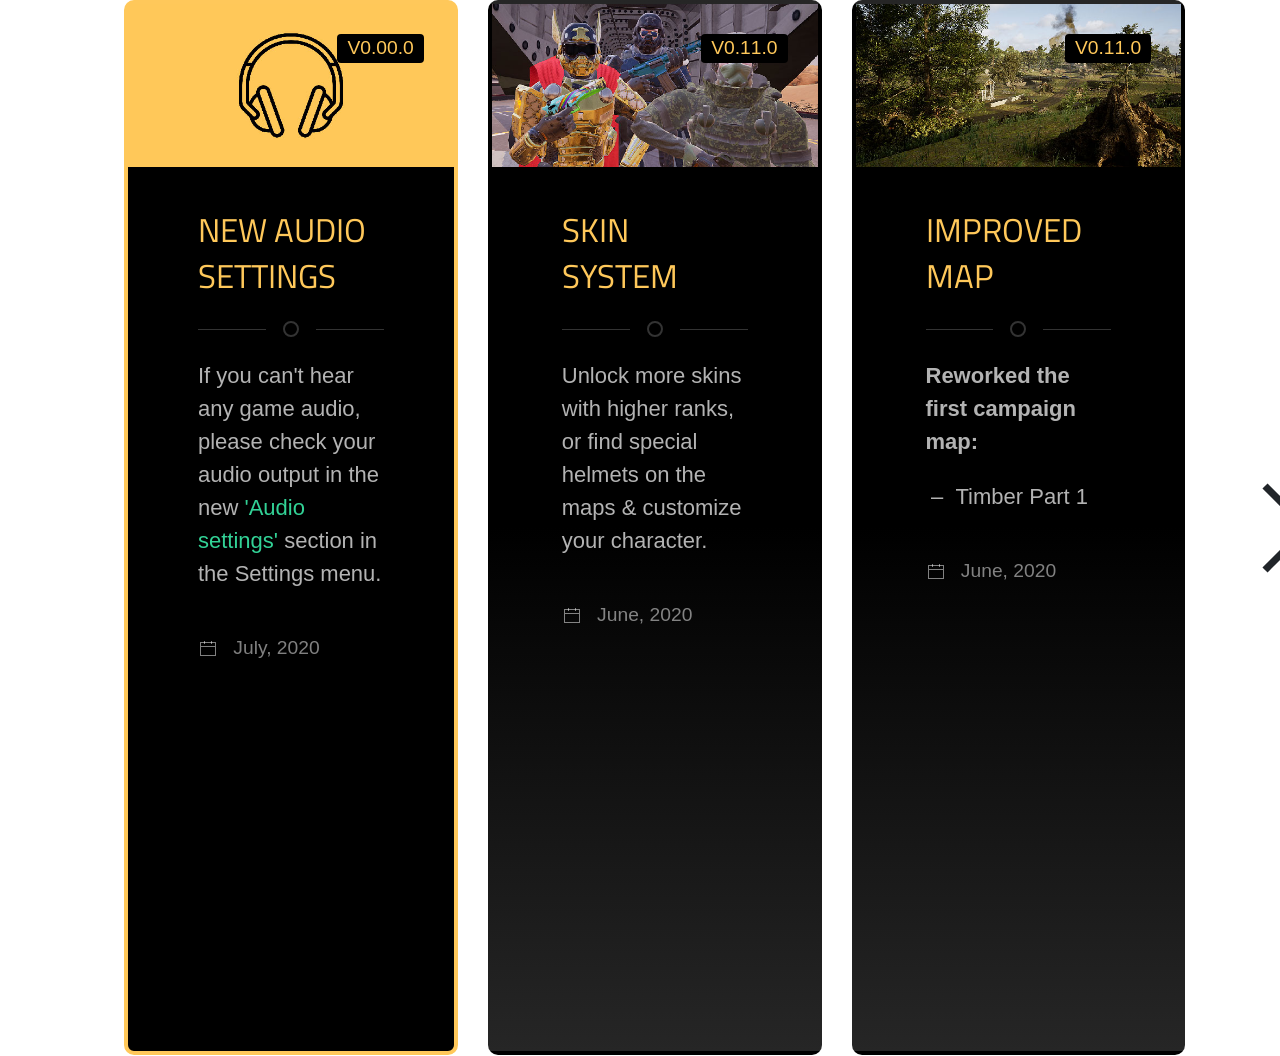
==== index.html @ b238e270 "css" ====
<!DOCTYPE html>
<html lang="en">
    <head>
        <title>ZC Announcement panel</title>
        <meta charset="utf-8">
        <meta name="viewport" content="width=device-width, initial-scale=1, shrink-to-fit=no">
        <!-- Google Font -->
        <link href="https://fonts.googleapis.com/css2?family=Titillium+Web:wght@400;700;900&display=swap" rel="stylesheet">
        <!-- UIKIT CSS -->
        <link rel="stylesheet" href="css/uikit.css" />
        <!-- Bootstrap CSS -->
        <link rel="stylesheet" href="https://maxcdn.bootstrapcdn.com/bootstrap/4.0.0/css/bootstrap.min.css" integrity="sha384-Gn5384xqQ1aoWXA+058RXPxPg6fy4IWvTNh0E263XmFcJlSAwiGgFAW/dAiS6JXm" crossorigin="anonymous">
        <!-- Bootstrap CSS ovverwrite -->
        <link rel="stylesheet" href="css/custom.css" />
        <!-- UIKIT JS -->
        <script src="js/uikit.js"></script>
        <script src="js/uikit-icons.js"></script>
    </head>
<body>
    <div class="row">
        <div class="col-1"></div>
        <div class="col-10">
            <div uk-slider="finite: true">
        
                <div unselectable="on" class="unselectable uk-position-relative uk-slider-container uk-visible-toggle uk-light" tabindex="-1" >

                    <ul class="uk-slider-items uk-child-width-1-3@s uk-grid-medium uk-grid-match uk-flex-stretch">
                        <li>
                            <div class="uk-card uk-card-primary uk-card-hover uk-card-large uk-light">
                                <div class="uk-card-badge uk-label">v0.00.0</div>
                                <div class="uk-card-media-top">
                                    <img src="images/news_audio2.jpg" alt="">
                                </div>
                                <div class="uk-card-body">
                                    <h3 class="uk-card-title uk-text-uppercase">New Audio Settings</h3>
                                    <hr class="uk-divider-icon">
                                    <p>If you can't hear any game audio, please check your audio output in the new <span class="uk-text-success">'Audio settings'</span> section in the Settings menu.</p>
                                </div>
                                <div class="uk-card-footer"> 
                                    <p class="uk-text-meta uk-margin-remove-top uk-text-light"> <span class="uk-margin-small-right" uk-icon="calendar"></span> <time datetime="2016-04-01T19:00">July, 2020</time></p>
                                </div>
                            </div>
                        </li>
                        <li>
                            <div class="uk-card uk-card-secondary uk-card-hover uk-card-large uk-light">
                                <div class="uk-card-badge uk-label">v0.11.0</div>
                                <div class="uk-card-media-top">
                                    <img src="images/news_skinsystem.jpg" alt="">
                                </div>
                                <div class="uk-card-body">
                                    <h3 class="uk-card-title uk-text-uppercase">Skin system</h3>
                                    <hr class="uk-divider-icon">
                                    <p>Unlock more skins with higher ranks, or find special helmets on the maps & customize your character.</p>
                                </div>
                                <div class="uk-card-footer"> 
                                    <p class="uk-text-meta uk-margin-remove-top uk-text-light"> <span class="uk-margin-small-right" uk-icon="calendar"></span> <time datetime="2016-04-01T19:00">June, 2020</time></p>
                                </div>
                            </div>
                        </li>
                        <li>
                            <div class="uk-card uk-card-secondary uk-card-hover uk-card-large uk-light">
                                <div class="uk-card-badge uk-label">v0.11.0</div>
                                <div class="uk-card-media-top">
                                    <img src="images/news_improvedmap_forest.jpg" alt="">
                                </div>
                                <div class="uk-card-body">
                                    <h3 class="uk-card-title uk-text-uppercase">Improved Map</h3>
                                    <hr class="uk-divider-icon">
                                    <p class="uk-text-bold">Reworked the first campaign map:</p>
                                    <ul class="uk-list uk-list-hyphen">
                                        <li>Timber Part 1</li>
                                    </ul>
                                </div>
                                <div class="uk-card-footer">
                                    <p class="uk-text-meta uk-margin-remove-top uk-text-light"> <span class="uk-margin-small-right" uk-icon="calendar"></span> <time datetime="2016-04-01T19:00">June, 2020</time></p>
                                </div>
                            </div>
                        </li>
                        <li>
                            <div class="uk-card uk-card-secondary uk-card-hover uk-card-large uk-light">
                                <div class="uk-card-badge uk-label">v0.10</div>
                                <div class="uk-card-media-top">
                                    <img src="" alt="">
                                </div>
                                <div class="uk-card-body">
                                    <h3 class="uk-card-title uk-text-uppercase">Improvements & Fixes</h3>
                                    <hr class="uk-divider-icon">
                                    <ul class="uk-list uk-list-hyphen">
                                        <li>Pump Action for shotguns</li>
                                        <li>New Ragdoll system for AI</li>
                                        <li>Dual Pistol easier reload</li>
                                        <li>Virtual stock mode in the settings</li>
                                        <li>Improved recoil</li>
                                        <li>Nulla volutpat</li>
                                        <li>Increased XP for maps</li>
                                        <li>Controller and autogrip improvements</li>
                                        <li>Distance-dependent weapon damage</li>
                                    </ul>
                                </div>
                                <div class="uk-card-footer">
                                    <p class="uk-text-meta uk-margin-remove-top uk-text-light"> <span class="uk-margin-small-right" uk-icon="calendar"></span> <time datetime="2016-04-01T19:00">February, 2020</time></p>
                                </div>
                            </div>
                        </li>
                        <li>
                            <div class="uk-card uk-card-secondary uk-card-hover uk-card-large uk-light">
                                <div class="uk-card-badge uk-label">v0.9.2</div>
                                <div class="uk-card-media-top">
                                    <img src="images/news_newmap_prison.jpg" alt="">
                                </div>
                                <div class="uk-card-body">
                                    <h3 class="uk-card-title uk-text-uppercase">New content</h3>
                                    <hr class="uk-divider-icon">
                                    <p class="uk-text-bold">New level:</p>
                                    <ul class="uk-list uk-list-hyphen">
                                        <li>Lockup</li>
                                    </ul>
                                    </br>
                                      <p class="uk-text-bold">New weapon</p>
                                    <ul class="uk-list uk-list-hyphen">
                                        <li>Sock18c</li>
                                    </ul>
                                </div>
                                <div class="uk-card-footer">
                                    <p class="uk-text-meta uk-margin-remove-top uk-text-light"> <span class="uk-margin-small-right" uk-icon="calendar"></span> <time datetime="2016-04-01T19:00">December, 2019</time></p>
                                </div>
                            </div>
                        </li>
                        <li>
                            <div class="uk-card uk-card-secondary uk-card-hover uk-card-large uk-light">
                                <div class="uk-card-badge uk-label">v0.9.2</div>
                                <div class="uk-card-media-top">
                                    <img src="" alt="">
                                </div>
                                <div class="uk-card-body">
                                    <h3 class="uk-card-title uk-text-uppercase">Improvements & Fixes</h3>
                                    <hr class="uk-divider-icon">
                                    <ul class="uk-list uk-list-square">
                                        <li>Skin system fully extended</li>
                                        <li>New Armory and Lobby</li>
                                        <li>Loadout system to save your favorite guns</li>
                                        <li>Burst fire for a few weapons</li>
                                        <li>Attachment remove</li>
                                        <li>Smarter AI behavior</li>
                                        <li>Comfort Mode</li>
                                    </ul>
                                </div>
                                <div class="uk-card-footer">
                                    <p class="uk-text-meta uk-margin-remove-top uk-text-light"> <span class="uk-margin-small-right" uk-icon="calendar"></span> <time datetime="2016-04-01T19:00">December, 2019</time></p>
                                </div>
                            </div>
                        </li>
                    </ul>
                </div>
                    
                <div class="uk-slidenav-container">
                    
                    <div class="uk-visible@s uk-visible@m uk-visible@l uk-dark">
                        <a class="slider-icon uk-position-center-left-out uk-position-medium uk-hidden-hover" href="#" uk-icon="icon: chevron-left; ratio: 7" uk-slider-item="previous"></a>
                        <a class="slider-icon uk-position-center-right-out uk-position-medium uk-hidden-hover" href="#" uk-icon="icon: chevron-right; ratio: 7" uk-slider-item="next"></a>
                    </div>
            
                </div>
                
            </div>
   
        </div>
    <div class="col-2"></div>
</div>
</body>
</html>
---- css/custom.css ----
/* Hide bg color for the UE4 widget
 ========================================================================== */
body {
    background-color: transparent !important;
}
.body-bg {
    background-color: transparent !important;
}
/* Fixing bootsrap padding for the UE4 widget
 ========================================================================== */
.col-10 {
    padding-right: 0px !important;
    padding-left: 0px !important;
}
/* Hide hover effect - Unselectable
 ========================================================================== */
 .unselectable {
    -moz-user-select: none;
    -khtml-user-select: none;
    -webkit-user-select: none;
  
    /*
      Introduced in Internet Explorer 10.
      See http://ie.microsoft.com/testdrive/HTML5/msUserSelect/
    */
    -ms-user-select: none;
    user-select: none;
  }
  /* Slider icon hover color override
 ========================================================================== */
  .slider-icon:hover {
    color: #ffc85a !important;
  }
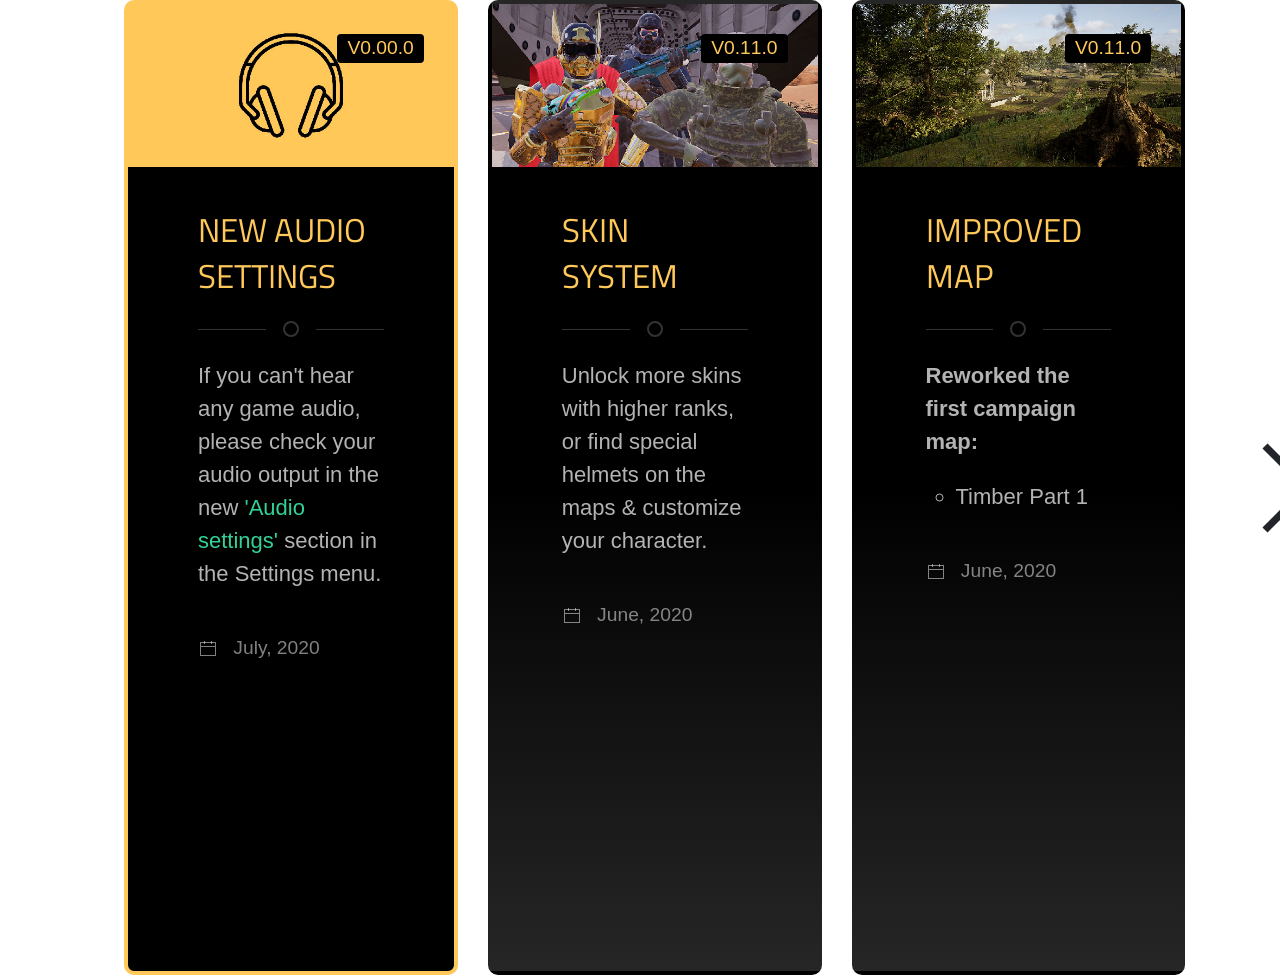
==== commit 9c869c21: "test" ====
--- a/index.html
+++ b/index.html
@@ -67,7 +67,7 @@
                                     <h3 class="uk-card-title uk-text-uppercase">Improved Map</h3>
                                     <hr class="uk-divider-icon">
                                     <p class="uk-text-bold">Reworked the first campaign map:</p>
-                                    <ul class="uk-list uk-list-hyphen">
+                                    <ul>
                                         <li>Timber Part 1</li>
                                     </ul>
                                 </div>
@@ -85,7 +85,7 @@
                                 <div class="uk-card-body">
                                     <h3 class="uk-card-title uk-text-uppercase">Improvements & Fixes</h3>
                                     <hr class="uk-divider-icon">
-                                    <ul class="uk-list uk-list-hyphen">
+                                    <ul>
                                         <li>Pump Action for shotguns</li>
                                         <li>New Ragdoll system for AI</li>
                                         <li>Dual Pistol easier reload</li>
@@ -112,12 +112,12 @@
                                     <h3 class="uk-card-title uk-text-uppercase">New content</h3>
                                     <hr class="uk-divider-icon">
                                     <p class="uk-text-bold">New level:</p>
-                                    <ul class="uk-list uk-list-hyphen">
+                                    <ul>
                                         <li>Lockup</li>
                                     </ul>
                                     </br>
                                       <p class="uk-text-bold">New weapon</p>
-                                    <ul class="uk-list uk-list-hyphen">
+                                    <ul>
                                         <li>Sock18c</li>
                                     </ul>
                                 </div>
@@ -135,7 +135,7 @@
                                 <div class="uk-card-body">
                                     <h3 class="uk-card-title uk-text-uppercase">Improvements & Fixes</h3>
                                     <hr class="uk-divider-icon">
-                                    <ul class="uk-list uk-list-square">
+                                    <ul>
                                         <li>Skin system fully extended</li>
                                         <li>New Armory and Lobby</li>
                                         <li>Loadout system to save your favorite guns</li>
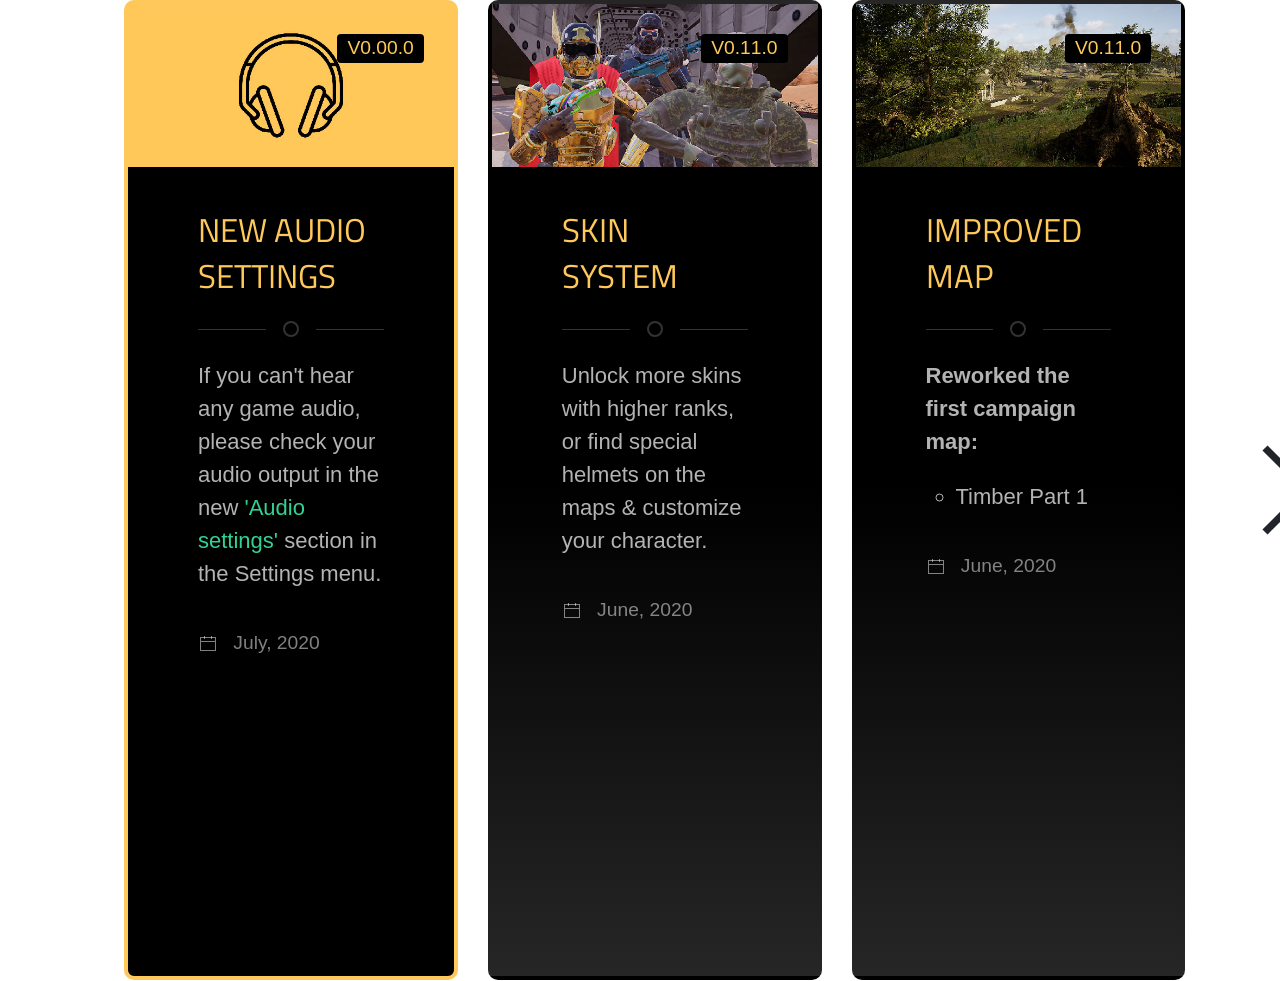
==== commit d01e2509: "changes" ====
--- a/index.html
+++ b/index.html
@@ -135,7 +135,7 @@
                                 <div class="uk-card-body">
                                     <h3 class="uk-card-title uk-text-uppercase">Improvements & Fixes</h3>
                                     <hr class="uk-divider-icon">
-                                    <ul>
+                                    <ul class="list-ovverride">
                                         <li>Skin system fully extended</li>
                                         <li>New Armory and Lobby</li>
                                         <li>Loadout system to save your favorite guns</li>
--- a/css/custom.css
+++ b/css/custom.css
@@ -30,4 +30,9 @@
  ========================================================================== */
   .slider-icon:hover {
     color: #ffc85a !important;
+  }
+    /*  List type ovverride
+ ========================================================================== */
+  .list-ovverride {
+    list-style-type: '–  ' !important;
   }
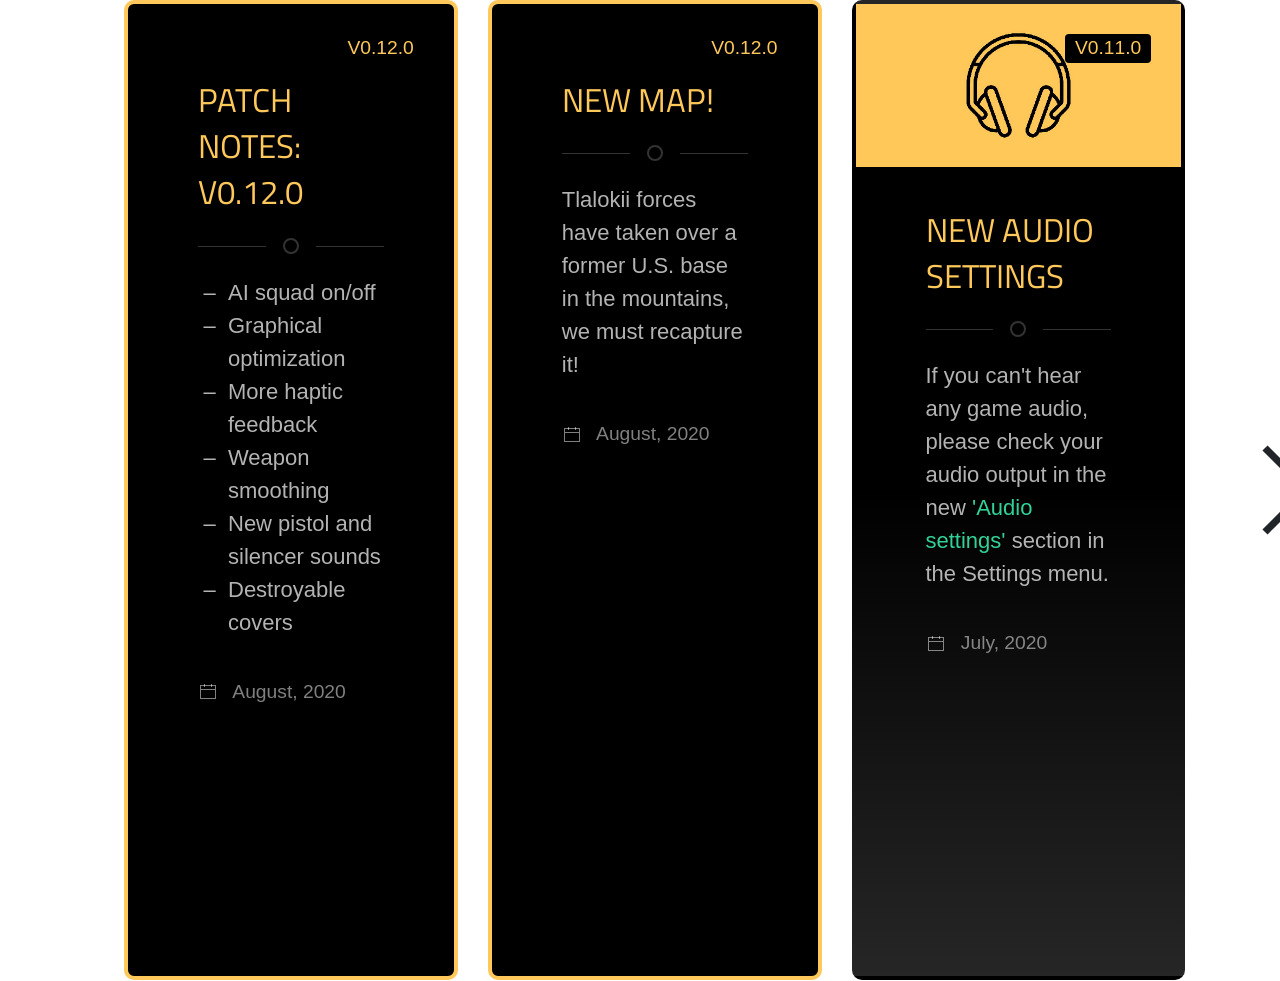
==== commit a3e0c8b2: "Update index.html Patch notes 0.12.0" ====
--- a/index.html
+++ b/index.html
@@ -23,11 +23,53 @@
             <div uk-slider="finite: true">
         
                 <div unselectable="on" class="unselectable uk-position-relative uk-slider-container uk-visible-toggle uk-light" tabindex="-1" >
-
+                   
                     <ul class="uk-slider-items uk-child-width-1-3@s uk-grid-medium uk-grid-match uk-flex-stretch">
+                        <!--Lates news 1-->
                         <li>
                             <div class="uk-card uk-card-primary uk-card-hover uk-card-large uk-light">
-                                <div class="uk-card-badge uk-label">v0.00.0</div>
+                                <div class="uk-card-badge uk-label">v0.12.0</div>
+                                <div class="uk-card-media-top">
+                                    <img src="" alt="">
+                                </div>
+                                <div class="uk-card-body">
+                                    <h3 class="uk-card-title uk-text-uppercase">Patch notes: V0.12.0</h3>
+                                    <hr class="uk-divider-icon">
+                                    <ul class="list-ovverride">
+                                        <li>AI squad on/off</li>
+                                        <li>Graphical optimization</li>
+                                        <li>More haptic feedback</li>
+                                        <li>Weapon smoothing</li>
+                                        <li>New pistol and silencer sounds</li>
+                                        <li>Destroyable covers</li>
+                                    </ul>
+                                </div>
+                                <div class="uk-card-footer"> 
+                                    <p class="uk-text-meta uk-margin-remove-top uk-text-light"> <span class="uk-margin-small-right" uk-icon="calendar"></span> <time datetime="2016-04-01T19:00">August, 2020</time></p>
+                                </div>
+                            </div>
+                        </li>
+                        <!--Lates news 2-->
+                        <li>
+                            <div class="uk-card uk-card-primary uk-card-hover uk-card-large uk-light">
+                                <div class="uk-card-badge uk-label">v0.12.0</div>
+                                <div class="uk-card-media-top">
+                                    <img src="" alt="">
+                                </div>
+                                <div class="uk-card-body">
+                                    <h3 class="uk-card-title uk-text-uppercase">New Map!</h3>
+                                    <hr class="uk-divider-icon">
+                                    <p>Tlalokii forces have taken over a former U.S. base in the mountains, we must recapture it!</p>
+                                </div>
+                                <div class="uk-card-footer"> 
+                                    <p class="uk-text-meta uk-margin-remove-top uk-text-light"> <span class="uk-margin-small-right" uk-icon="calendar"></span> <time datetime="2016-04-01T19:00">August, 2020</time></p>
+                                </div>
+                            </div>
+                        </li>
+                        <!--Previous news-->
+                        <li>
+                            <div class="uk-card uk-card-secondary uk-card-hover uk-card-large uk-light">
+                                <div class="uk-card-badge uk-label">v0.11.0</div>
                                 <div class="uk-card-media-top">
                                     <img src="images/news_audio2.jpg" alt="">
                                 </div>
@@ -41,6 +83,7 @@
                                 </div>
                             </div>
                         </li>
+                        <!--Previous news-->
                         <li>
                             <div class="uk-card uk-card-secondary uk-card-hover uk-card-large uk-light">
                                 <div class="uk-card-badge uk-label">v0.11.0</div>
@@ -57,6 +100,7 @@
                                 </div>
                             </div>
                         </li>
+                        <!--Previous news-->
                         <li>
                             <div class="uk-card uk-card-secondary uk-card-hover uk-card-large uk-light">
                                 <div class="uk-card-badge uk-label">v0.11.0</div>
@@ -67,7 +111,7 @@
                                     <h3 class="uk-card-title uk-text-uppercase">Improved Map</h3>
                                     <hr class="uk-divider-icon">
                                     <p class="uk-text-bold">Reworked the first campaign map:</p>
-                                    <ul>
+                                    <ul class="list-ovverride">
                                         <li>Timber Part 1</li>
                                     </ul>
                                 </div>
@@ -76,6 +120,7 @@
                                 </div>
                             </div>
                         </li>
+                        <!--Previous news-->
                         <li>
                             <div class="uk-card uk-card-secondary uk-card-hover uk-card-large uk-light">
                                 <div class="uk-card-badge uk-label">v0.10</div>
@@ -85,7 +130,7 @@
                                 <div class="uk-card-body">
                                     <h3 class="uk-card-title uk-text-uppercase">Improvements & Fixes</h3>
                                     <hr class="uk-divider-icon">
-                                    <ul>
+                                    <ul class="list-ovverride">
                                         <li>Pump Action for shotguns</li>
                                         <li>New Ragdoll system for AI</li>
                                         <li>Dual Pistol easier reload</li>
@@ -102,6 +147,7 @@
                                 </div>
                             </div>
                         </li>
+                        <!--Previous news-->
                         <li>
                             <div class="uk-card uk-card-secondary uk-card-hover uk-card-large uk-light">
                                 <div class="uk-card-badge uk-label">v0.9.2</div>
@@ -112,12 +158,12 @@
                                     <h3 class="uk-card-title uk-text-uppercase">New content</h3>
                                     <hr class="uk-divider-icon">
                                     <p class="uk-text-bold">New level:</p>
-                                    <ul>
+                                    <ul class="list-ovverride">
                                         <li>Lockup</li>
                                     </ul>
                                     </br>
                                       <p class="uk-text-bold">New weapon</p>
-                                    <ul>
+                                    <ul class="list-ovverride">
                                         <li>Sock18c</li>
                                     </ul>
                                 </div>
@@ -126,6 +172,7 @@
                                 </div>
                             </div>
                         </li>
+                        <!--Previous news-->
                         <li>
                             <div class="uk-card uk-card-secondary uk-card-hover uk-card-large uk-light">
                                 <div class="uk-card-badge uk-label">v0.9.2</div>
@@ -150,6 +197,7 @@
                                 </div>
                             </div>
                         </li>
+
                     </ul>
                 </div>
                     
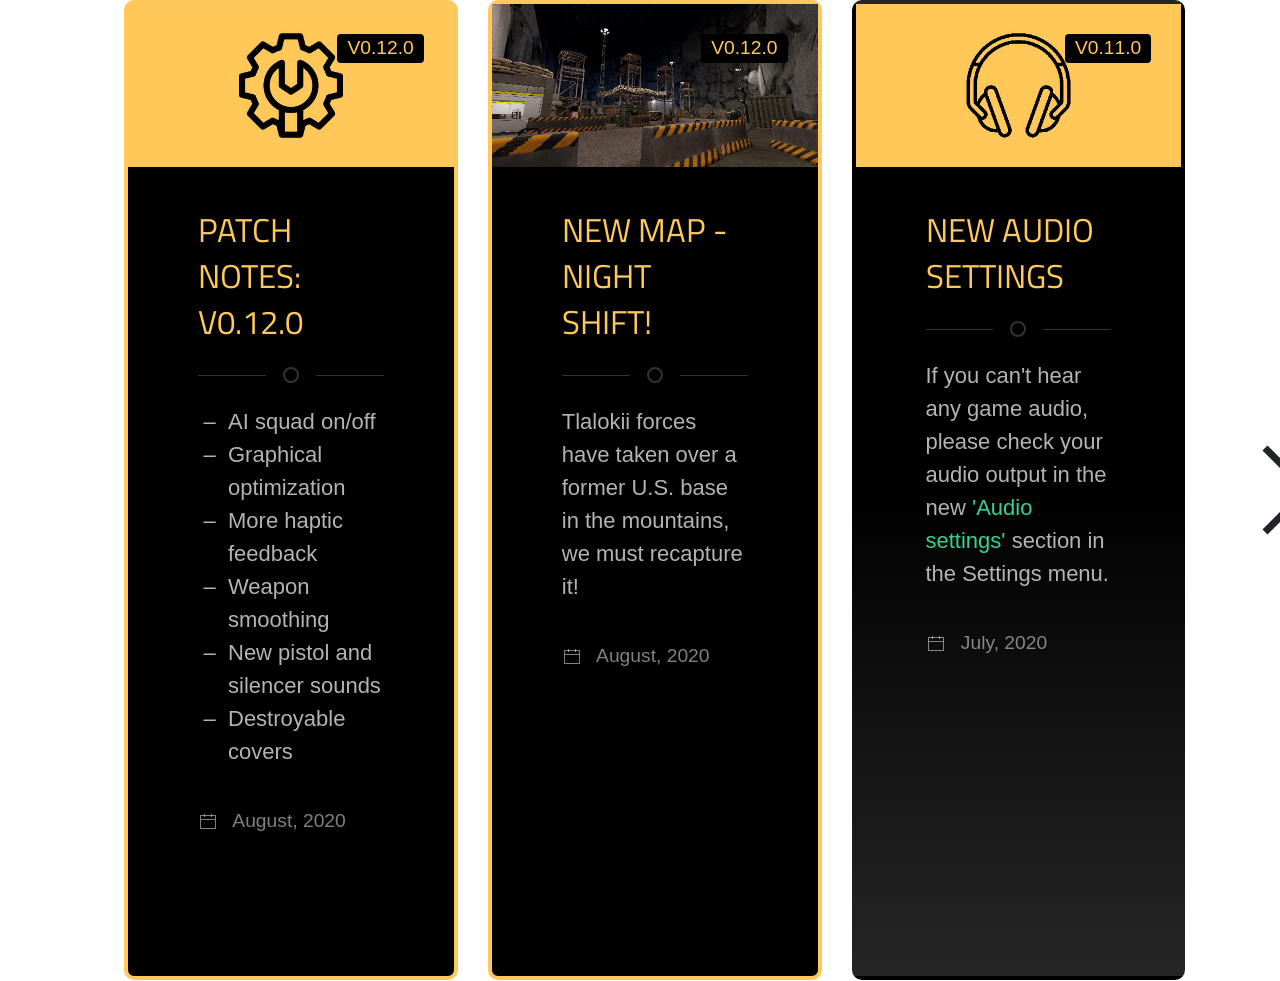
==== commit a98948bb: "images" ====
--- a/index.html
+++ b/index.html
@@ -30,7 +30,7 @@
                             <div class="uk-card uk-card-primary uk-card-hover uk-card-large uk-light">
                                 <div class="uk-card-badge uk-label">v0.12.0</div>
                                 <div class="uk-card-media-top">
-                                    <img src="" alt="">
+                                    <img src="images/news_patchnotes.jpg" alt="">
                                 </div>
                                 <div class="uk-card-body">
                                     <h3 class="uk-card-title uk-text-uppercase">Patch notes: V0.12.0</h3>
@@ -54,10 +54,10 @@
                             <div class="uk-card uk-card-primary uk-card-hover uk-card-large uk-light">
                                 <div class="uk-card-badge uk-label">v0.12.0</div>
                                 <div class="uk-card-media-top">
-                                    <img src="" alt="">
-                                </div>
-                                <div class="uk-card-body">
-                                    <h3 class="uk-card-title uk-text-uppercase">New Map!</h3>
+                                    <img src="images/news_newmap_nightshift.jpg" alt="">
+                                </div>
+                                <div class="uk-card-body">
+                                    <h3 class="uk-card-title uk-text-uppercase">New Map - Night Shift!</h3>
                                     <hr class="uk-divider-icon">
                                     <p>Tlalokii forces have taken over a former U.S. base in the mountains, we must recapture it!</p>
                                 </div>
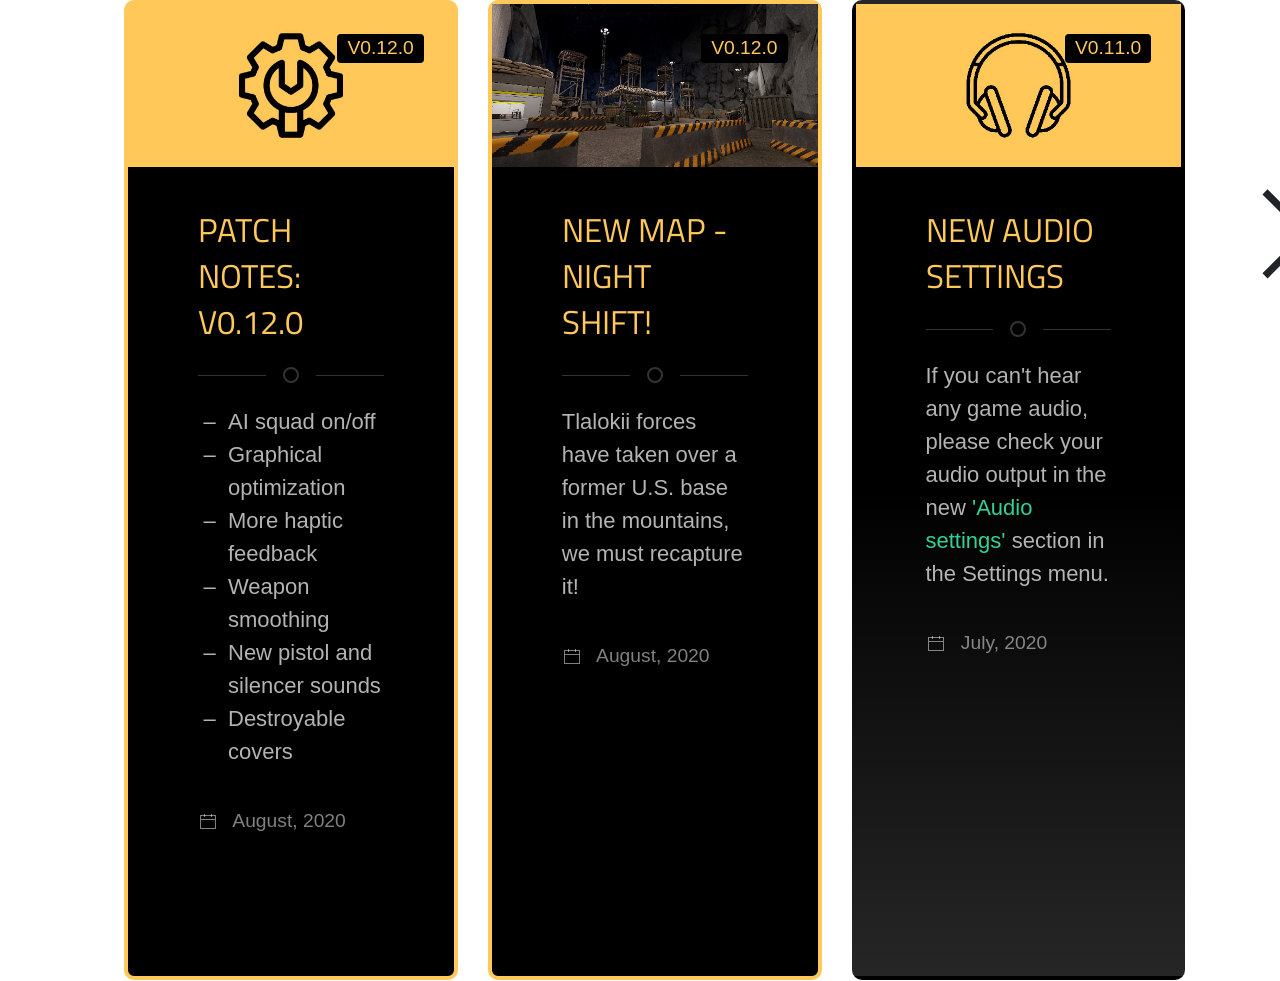
==== commit be717105: "minor changes" ====
--- a/index.html
+++ b/index.html
@@ -20,21 +20,25 @@
     <div class="row">
         <div class="col-1"></div>
         <div class="col-10">
+            <!-- finite: true | Disable infinite sliding -->
             <div uk-slider="finite: true">
         
                 <div unselectable="on" class="unselectable uk-position-relative uk-slider-container uk-visible-toggle uk-light" tabindex="-1" >
                    
                     <ul class="uk-slider-items uk-child-width-1-3@s uk-grid-medium uk-grid-match uk-flex-stretch">
-                        <!--Lates news 1-->
+                        <!-- Lates news 1 | Copy for the latest news | Differences: div class = uk-card-primary -->
                         <li>
                             <div class="uk-card uk-card-primary uk-card-hover uk-card-large uk-light">
+                                <!-- Change version number here -->
                                 <div class="uk-card-badge uk-label">v0.12.0</div>
                                 <div class="uk-card-media-top">
                                     <img src="images/news_patchnotes.jpg" alt="">
                                 </div>
                                 <div class="uk-card-body">
+                                    <!-- Change title here -->
                                     <h3 class="uk-card-title uk-text-uppercase">Patch notes: V0.12.0</h3>
                                     <hr class="uk-divider-icon">
+                                    <!-- list-ovverride changes the '•' to a '-' character -->
                                     <ul class="list-ovverride">
                                         <li>AI squad on/off</li>
                                         <li>Graphical optimization</li>
@@ -45,69 +49,81 @@
                                     </ul>
                                 </div>
                                 <div class="uk-card-footer"> 
+                                    <!-- Change date here -->
                                     <p class="uk-text-meta uk-margin-remove-top uk-text-light"> <span class="uk-margin-small-right" uk-icon="calendar"></span> <time datetime="2016-04-01T19:00">August, 2020</time></p>
                                 </div>
                             </div>
                         </li>
-                        <!--Lates news 2-->
+                        <!-- Lates news 2 | Use two latest news if there is more changes in the update -->
                         <li>
                             <div class="uk-card uk-card-primary uk-card-hover uk-card-large uk-light">
+                                <!-- Change version number here -->
                                 <div class="uk-card-badge uk-label">v0.12.0</div>
                                 <div class="uk-card-media-top">
                                     <img src="images/news_newmap_nightshift.jpg" alt="">
                                 </div>
                                 <div class="uk-card-body">
+                                    <!-- Change title here -->
                                     <h3 class="uk-card-title uk-text-uppercase">New Map - Night Shift!</h3>
                                     <hr class="uk-divider-icon">
                                     <p>Tlalokii forces have taken over a former U.S. base in the mountains, we must recapture it!</p>
                                 </div>
                                 <div class="uk-card-footer"> 
+                                    <!-- Change date here -->
                                     <p class="uk-text-meta uk-margin-remove-top uk-text-light"> <span class="uk-margin-small-right" uk-icon="calendar"></span> <time datetime="2016-04-01T19:00">August, 2020</time></p>
                                 </div>
                             </div>
                         </li>
-                        <!--Previous news-->
-                        <li>
-                            <div class="uk-card uk-card-secondary uk-card-hover uk-card-large uk-light">
+                        <!-- Previous news | Copy this section than change the content | Differences: div class = uk-card-secondary -->
+                        <li>
+                            <div class="uk-card uk-card-secondary uk-card-hover uk-card-large uk-light">
+                                <!-- Change version number here -->
                                 <div class="uk-card-badge uk-label">v0.11.0</div>
                                 <div class="uk-card-media-top">
                                     <img src="images/news_audio2.jpg" alt="">
                                 </div>
                                 <div class="uk-card-body">
+                                    <!-- Change title here -->
                                     <h3 class="uk-card-title uk-text-uppercase">New Audio Settings</h3>
                                     <hr class="uk-divider-icon">
                                     <p>If you can't hear any game audio, please check your audio output in the new <span class="uk-text-success">'Audio settings'</span> section in the Settings menu.</p>
                                 </div>
                                 <div class="uk-card-footer"> 
+                                    <!-- Change date here -->
                                     <p class="uk-text-meta uk-margin-remove-top uk-text-light"> <span class="uk-margin-small-right" uk-icon="calendar"></span> <time datetime="2016-04-01T19:00">July, 2020</time></p>
                                 </div>
                             </div>
                         </li>
-                        <!--Previous news-->
-                        <li>
-                            <div class="uk-card uk-card-secondary uk-card-hover uk-card-large uk-light">
+                        <!-- Previous news -->
+                        <li>
+                            <div class="uk-card uk-card-secondary uk-card-hover uk-card-large uk-light">
+                                <!-- Change version number here -->
                                 <div class="uk-card-badge uk-label">v0.11.0</div>
                                 <div class="uk-card-media-top">
                                     <img src="images/news_skinsystem.jpg" alt="">
                                 </div>
                                 <div class="uk-card-body">
+                                    <!-- Change title here -->
                                     <h3 class="uk-card-title uk-text-uppercase">Skin system</h3>
                                     <hr class="uk-divider-icon">
                                     <p>Unlock more skins with higher ranks, or find special helmets on the maps & customize your character.</p>
                                 </div>
                                 <div class="uk-card-footer"> 
+                                    <!-- Change date here -->
                                     <p class="uk-text-meta uk-margin-remove-top uk-text-light"> <span class="uk-margin-small-right" uk-icon="calendar"></span> <time datetime="2016-04-01T19:00">June, 2020</time></p>
                                 </div>
                             </div>
                         </li>
-                        <!--Previous news-->
-                        <li>
-                            <div class="uk-card uk-card-secondary uk-card-hover uk-card-large uk-light">
+                        <!-- Previous news -->
+                        <li>
+                            <div class="uk-card uk-card-secondary uk-card-hover uk-card-large uk-light">
+                                <!-- Change version number here -->
                                 <div class="uk-card-badge uk-label">v0.11.0</div>
                                 <div class="uk-card-media-top">
                                     <img src="images/news_improvedmap_forest.jpg" alt="">
                                 </div>
                                 <div class="uk-card-body">
+                                    <!-- Change title here -->
                                     <h3 class="uk-card-title uk-text-uppercase">Improved Map</h3>
                                     <hr class="uk-divider-icon">
                                     <p class="uk-text-bold">Reworked the first campaign map:</p>
@@ -116,18 +132,21 @@
                                     </ul>
                                 </div>
                                 <div class="uk-card-footer">
+                                    <!-- Change date here -->
                                     <p class="uk-text-meta uk-margin-remove-top uk-text-light"> <span class="uk-margin-small-right" uk-icon="calendar"></span> <time datetime="2016-04-01T19:00">June, 2020</time></p>
                                 </div>
                             </div>
                         </li>
-                        <!--Previous news-->
-                        <li>
-                            <div class="uk-card uk-card-secondary uk-card-hover uk-card-large uk-light">
+                        <!-- Previous news -->
+                        <li>
+                            <div class="uk-card uk-card-secondary uk-card-hover uk-card-large uk-light">
+                                <!-- Change version number here -->
                                 <div class="uk-card-badge uk-label">v0.10</div>
                                 <div class="uk-card-media-top">
                                     <img src="" alt="">
                                 </div>
                                 <div class="uk-card-body">
+                                    <!-- Change title here -->
                                     <h3 class="uk-card-title uk-text-uppercase">Improvements & Fixes</h3>
                                     <hr class="uk-divider-icon">
                                     <ul class="list-ovverride">
@@ -143,18 +162,21 @@
                                     </ul>
                                 </div>
                                 <div class="uk-card-footer">
+                                    <!-- Change date here -->
                                     <p class="uk-text-meta uk-margin-remove-top uk-text-light"> <span class="uk-margin-small-right" uk-icon="calendar"></span> <time datetime="2016-04-01T19:00">February, 2020</time></p>
                                 </div>
                             </div>
                         </li>
-                        <!--Previous news-->
-                        <li>
-                            <div class="uk-card uk-card-secondary uk-card-hover uk-card-large uk-light">
+                        <!-- Previous news -->
+                        <li>
+                            <div class="uk-card uk-card-secondary uk-card-hover uk-card-large uk-light">
+                                <!-- Change version number here -->
                                 <div class="uk-card-badge uk-label">v0.9.2</div>
                                 <div class="uk-card-media-top">
                                     <img src="images/news_newmap_prison.jpg" alt="">
                                 </div>
                                 <div class="uk-card-body">
+                                    <!-- Change title here -->
                                     <h3 class="uk-card-title uk-text-uppercase">New content</h3>
                                     <hr class="uk-divider-icon">
                                     <p class="uk-text-bold">New level:</p>
@@ -168,18 +190,21 @@
                                     </ul>
                                 </div>
                                 <div class="uk-card-footer">
+                                    <!-- Change date here -->
                                     <p class="uk-text-meta uk-margin-remove-top uk-text-light"> <span class="uk-margin-small-right" uk-icon="calendar"></span> <time datetime="2016-04-01T19:00">December, 2019</time></p>
                                 </div>
                             </div>
                         </li>
-                        <!--Previous news-->
-                        <li>
-                            <div class="uk-card uk-card-secondary uk-card-hover uk-card-large uk-light">
+                        <!-- Previous news -->
+                        <li>
+                            <div class="uk-card uk-card-secondary uk-card-hover uk-card-large uk-light">
+                                <!-- Change version number here -->
                                 <div class="uk-card-badge uk-label">v0.9.2</div>
                                 <div class="uk-card-media-top">
                                     <img src="" alt="">
                                 </div>
                                 <div class="uk-card-body">
+                                    <!-- Change title here -->
                                     <h3 class="uk-card-title uk-text-uppercase">Improvements & Fixes</h3>
                                     <hr class="uk-divider-icon">
                                     <ul class="list-ovverride">
@@ -193,6 +218,7 @@
                                     </ul>
                                 </div>
                                 <div class="uk-card-footer">
+                                    <!-- Change date here -->
                                     <p class="uk-text-meta uk-margin-remove-top uk-text-light"> <span class="uk-margin-small-right" uk-icon="calendar"></span> <time datetime="2016-04-01T19:00">December, 2019</time></p>
                                 </div>
                             </div>
@@ -200,12 +226,12 @@
 
                     </ul>
                 </div>
-                    
+                <!-- Slider arrows -->    
                 <div class="uk-slidenav-container">
                     
-                    <div class="uk-visible@s uk-visible@m uk-visible@l uk-dark">
-                        <a class="slider-icon uk-position-center-left-out uk-position-medium uk-hidden-hover" href="#" uk-icon="icon: chevron-left; ratio: 7" uk-slider-item="previous"></a>
-                        <a class="slider-icon uk-position-center-right-out uk-position-medium uk-hidden-hover" href="#" uk-icon="icon: chevron-right; ratio: 7" uk-slider-item="next"></a>
+                    <div class="uk-visible@s uk-visible@m uk-visible@l uk-dark" >
+                        <a class="slider-icon uk-position-center-left-out uk-position-medium uk-hidden-hover fillthediv" href="#" uk-icon="icon: chevron-left; ratio: 7" uk-slider-item="previous"></a>
+                        <a class="slider-icon uk-position-center-right-out uk-position-medium uk-hidden-hover fillthediv" href="#" uk-icon="icon: chevron-right; ratio: 7" uk-slider-item="next"></a>
                     </div>
             
                 </div>
--- a/css/custom.css
+++ b/css/custom.css
@@ -35,4 +35,11 @@
  ========================================================================== */
   .list-ovverride {
     list-style-type: '–  ' !important;
+  }
+      /* Make whole div clickable for sidenav
+ ========================================================================== */
+  a.fillthediv{
+    display:block;
+    height: 100%;
+    padding: 15% 0;
   }
